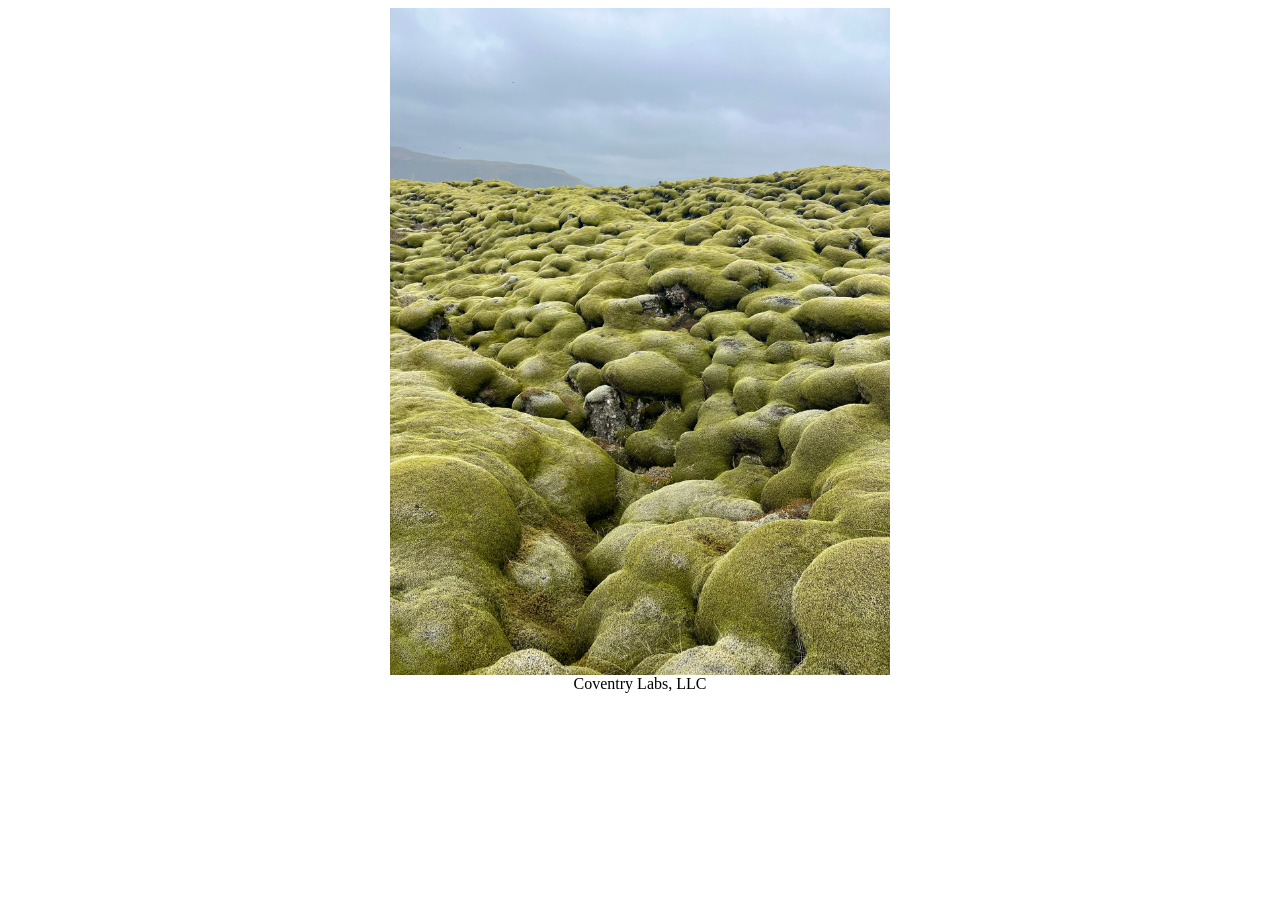
==== index.html @ 9325cf86 "Added iceland photo and changed hello world to Coventry Labs, LLC" ====
<!DOCTYPE html>
<html>
<head>
	<title>Coventry Labs</title>
	<style>
		#container {
			height: 100%;
			display: flex;
			flex-direction: column;
			justify-content: center;
			align-items: center;
			align-content: center;
		}

		.box {
			text-align: center;
		}

		.responsive {
			max-width: 500px;
			height: auto;
			width: auto;
		}
	</style>
</head>
<body>
	<div id="container">
		<img src="iceland.jpg" alt="iceland" class="responsive">
		<div class="box">
			Coventry Labs, LLC
		</div>
	</div>
</body>
</html>
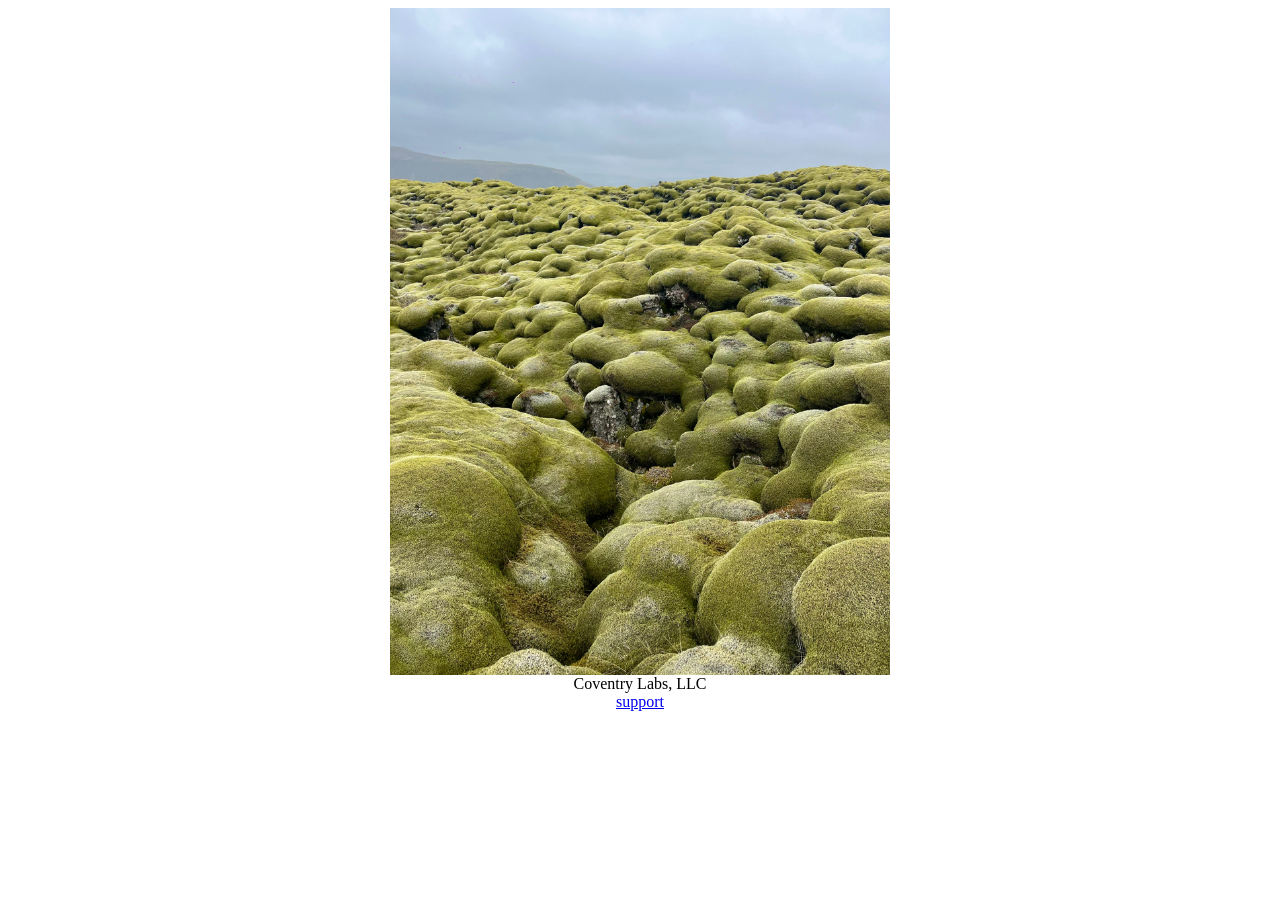
==== commit dec756bb: "adding support email link" ====
--- a/index.html
+++ b/index.html
@@ -28,6 +28,8 @@
 		<img src="iceland.jpg" alt="iceland" class="responsive">
 		<div class="box">
 			Coventry Labs, LLC
+			<br>
+			<a href="mailto:support@coventrylabs.net">support</a>
 		</div>
 	</div>
 </body>
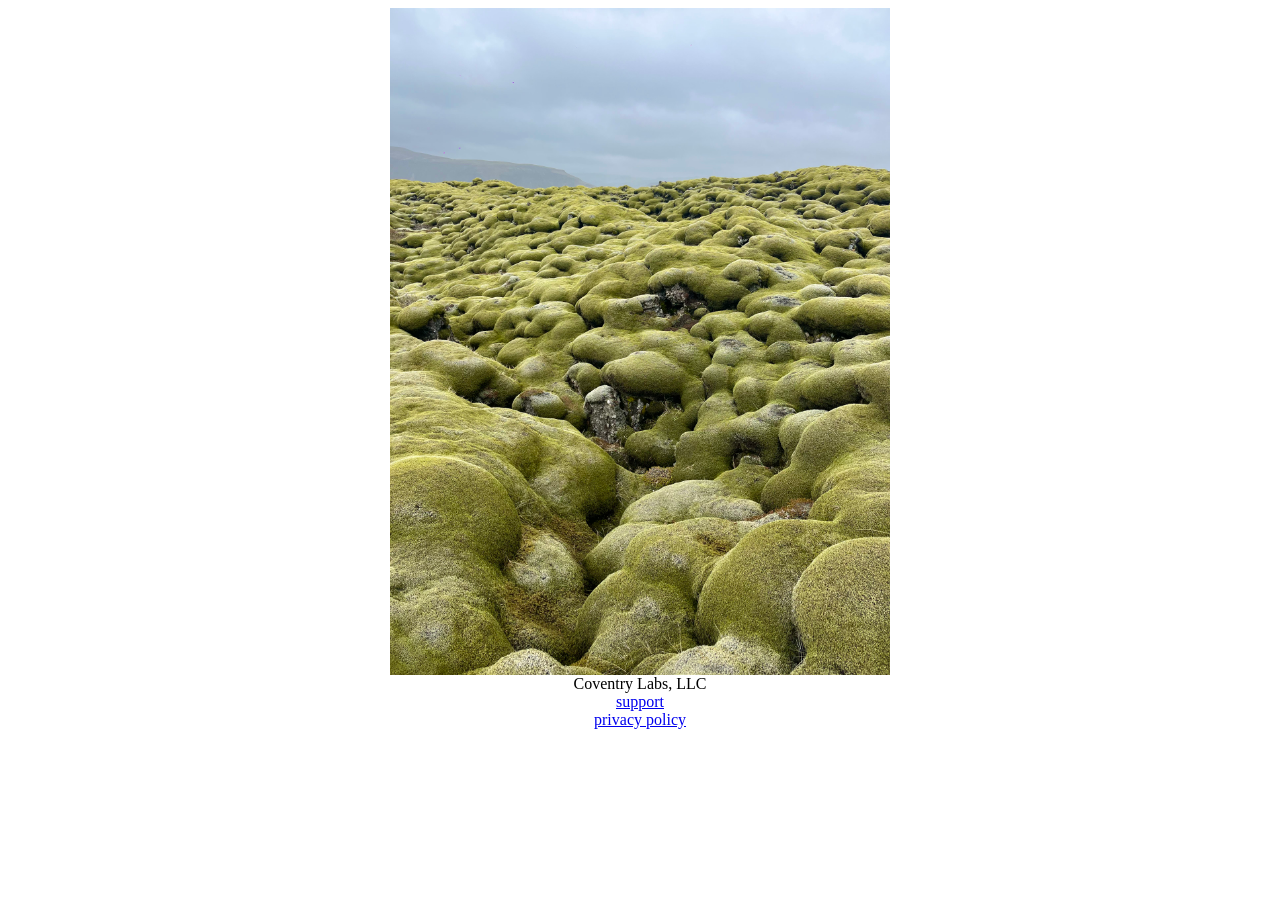
==== commit 3f9cf43a: "Added privacy page" ====
--- a/index.html
+++ b/index.html
@@ -30,6 +30,8 @@
 			Coventry Labs, LLC
 			<br>
 			<a href="mailto:support@coventrylabs.net">support</a>
+			<br>
+			<a href="privacy.html">privacy policy</a>
 		</div>
 	</div>
 </body>
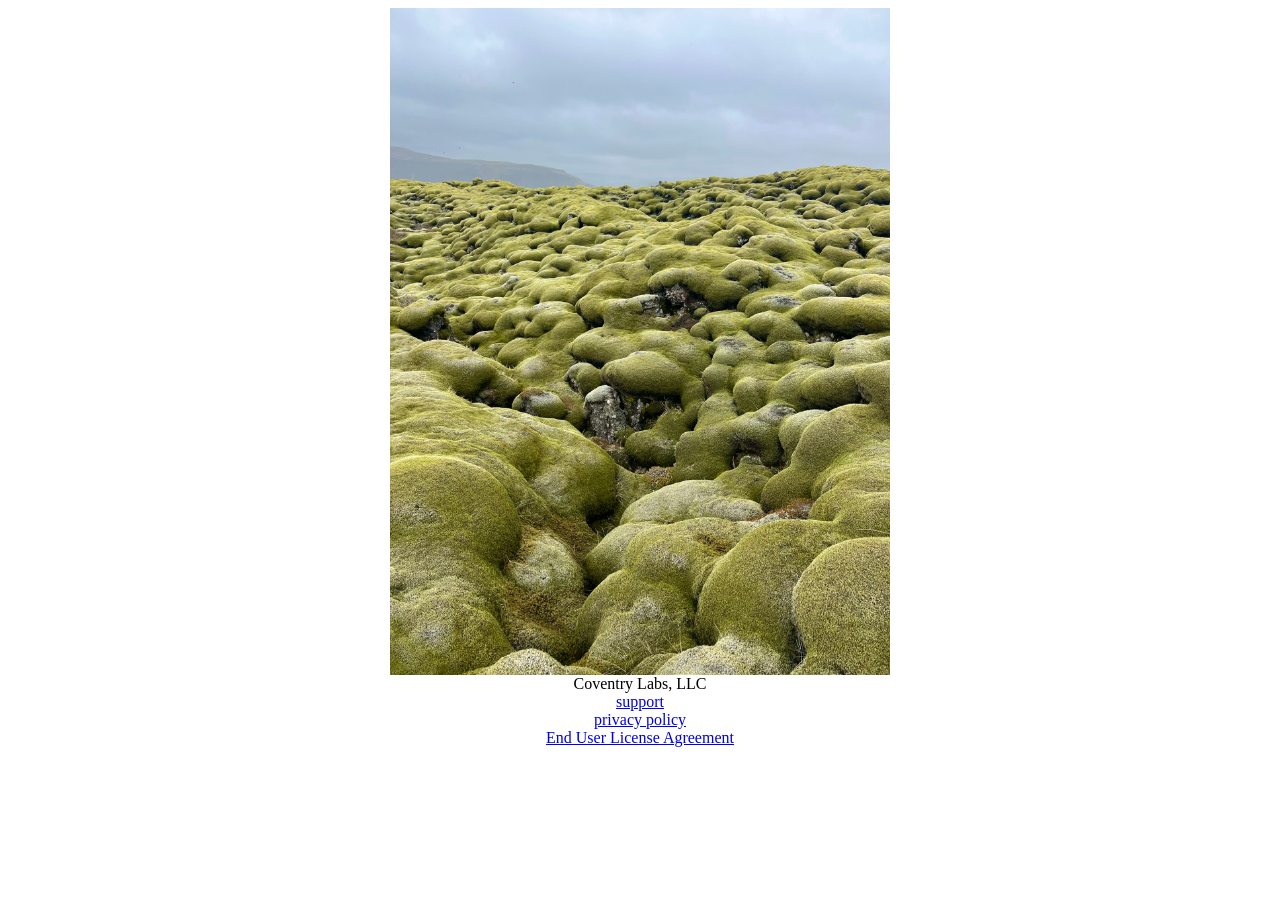
==== commit b90f050a: "adding end user license agreement eula" ====
--- a/index.html
+++ b/index.html
@@ -32,6 +32,8 @@
 			<a href="mailto:support@coventrylabs.net">support</a>
 			<br>
 			<a href="privacy.html">privacy policy</a>
+			<br>
+			<a href="eula.html">End User License Agreement</a>
 		</div>
 	</div>
 </body>
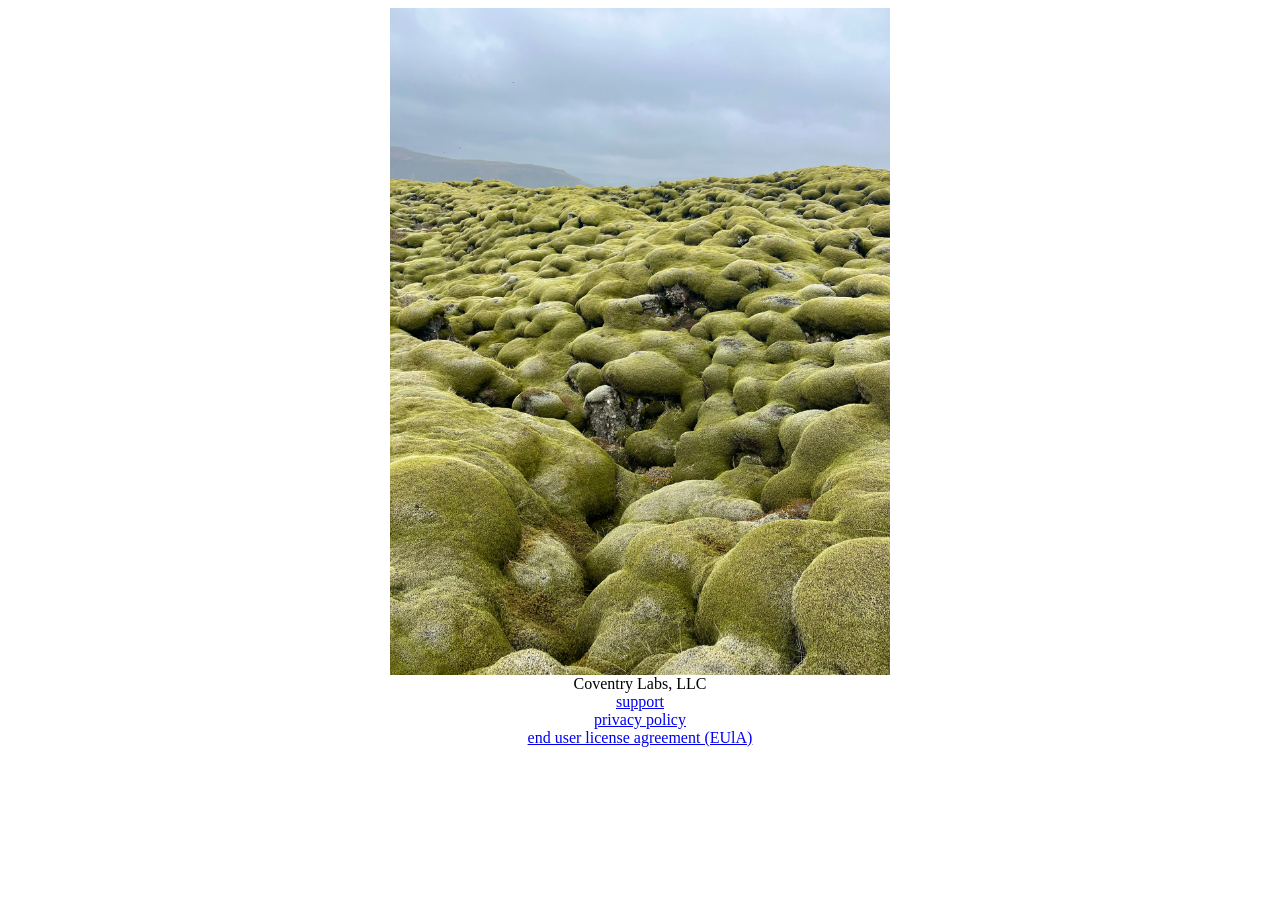
==== commit dc2c5273: "format tweak" ====
--- a/index.html
+++ b/index.html
@@ -33,7 +33,7 @@
 			<br>
 			<a href="privacy.html">privacy policy</a>
 			<br>
-			<a href="eula.html">End User License Agreement</a>
+			<a href="eula.html">end user license agreement (EUlA)</a>
 		</div>
 	</div>
 </body>
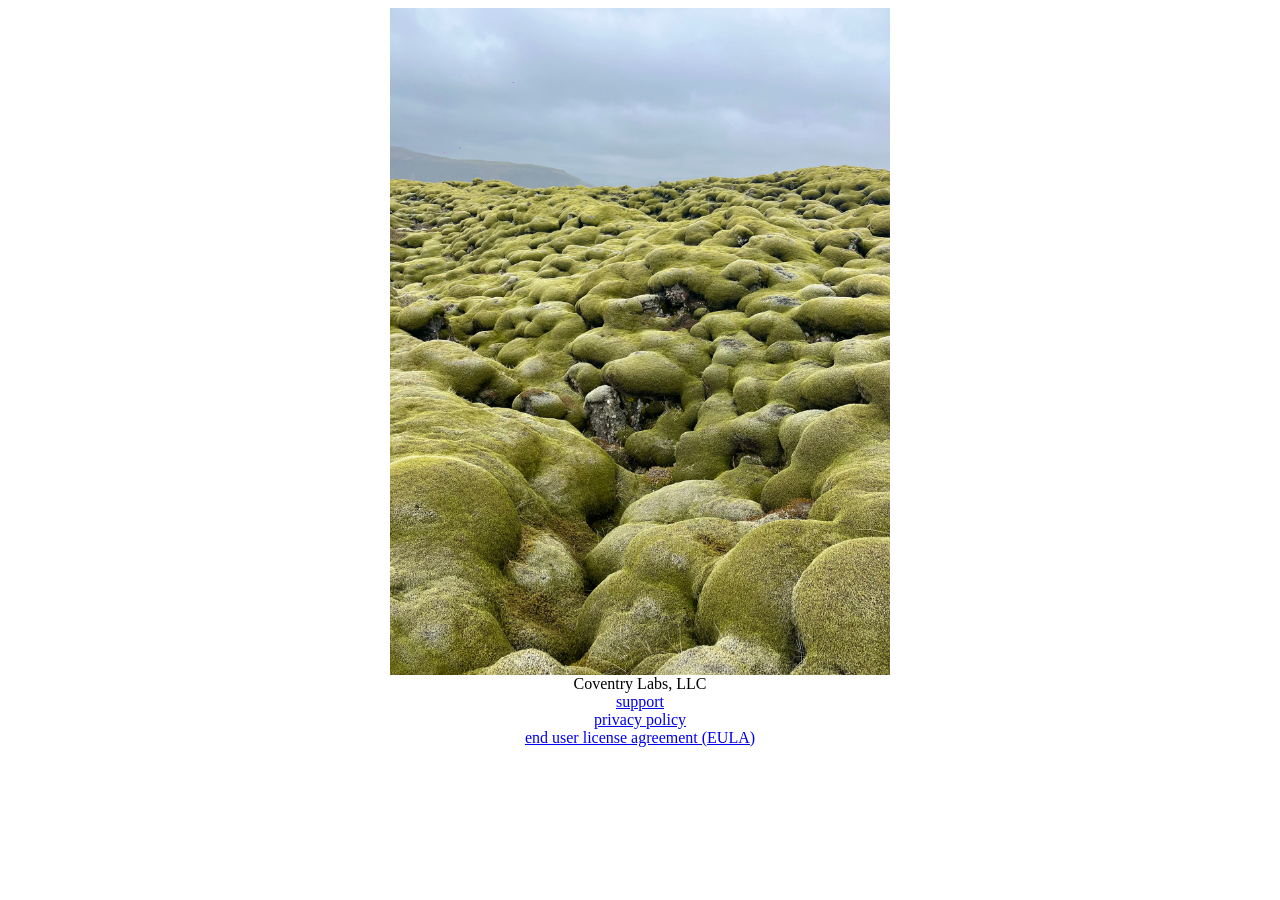
==== commit ffa68ff2: "format tweak" ====
--- a/index.html
+++ b/index.html
@@ -33,7 +33,7 @@
 			<br>
 			<a href="privacy.html">privacy policy</a>
 			<br>
-			<a href="eula.html">end user license agreement (EUlA)</a>
+			<a href="eula.html">end user license agreement (EULA)</a>
 		</div>
 	</div>
 </body>
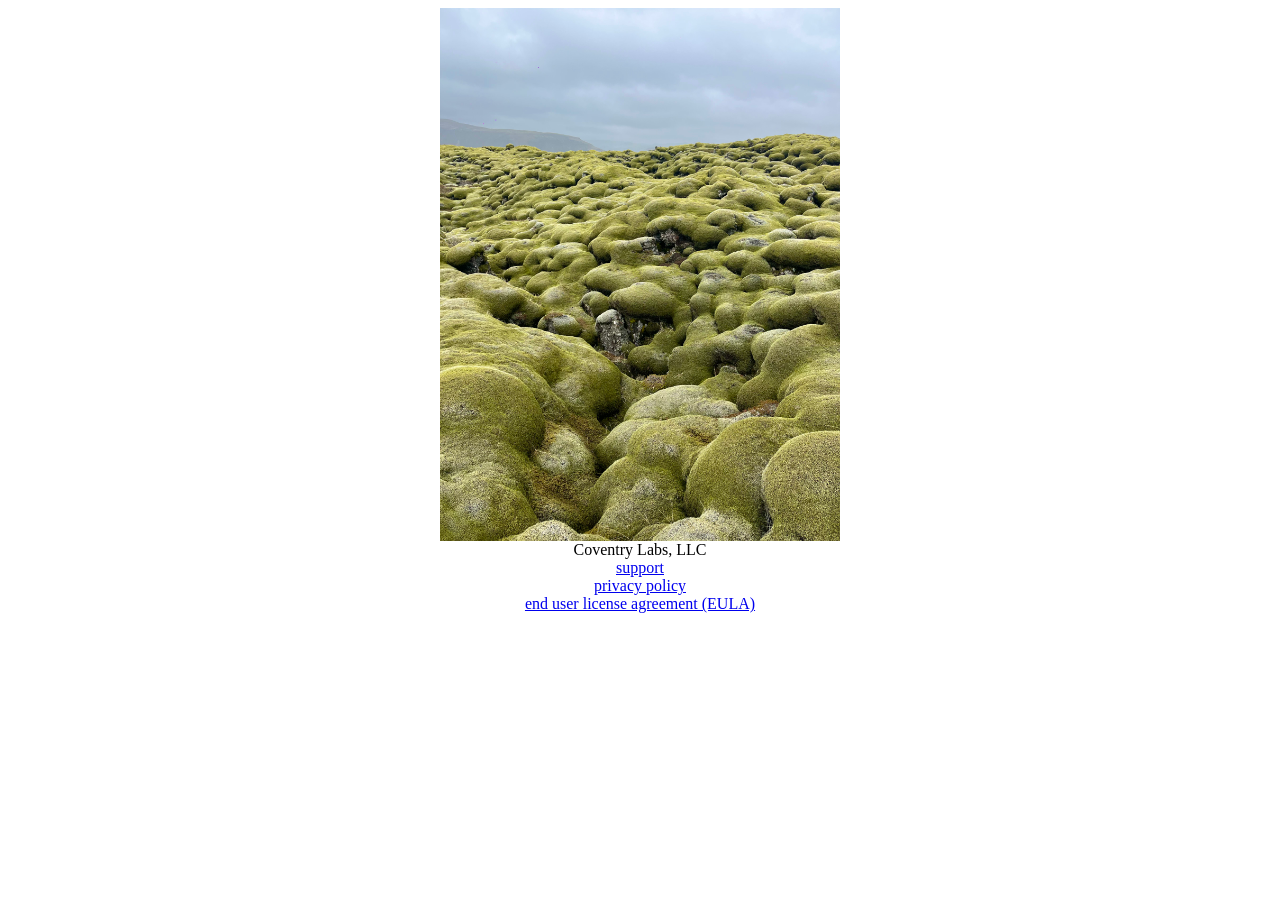
==== commit 18db6209: "Made IMG smaller" ====
--- a/index.html
+++ b/index.html
@@ -17,7 +17,7 @@
 		}
 
 		.responsive {
-			max-width: 500px;
+			max-width: 400px;
 			height: auto;
 			width: auto;
 		}
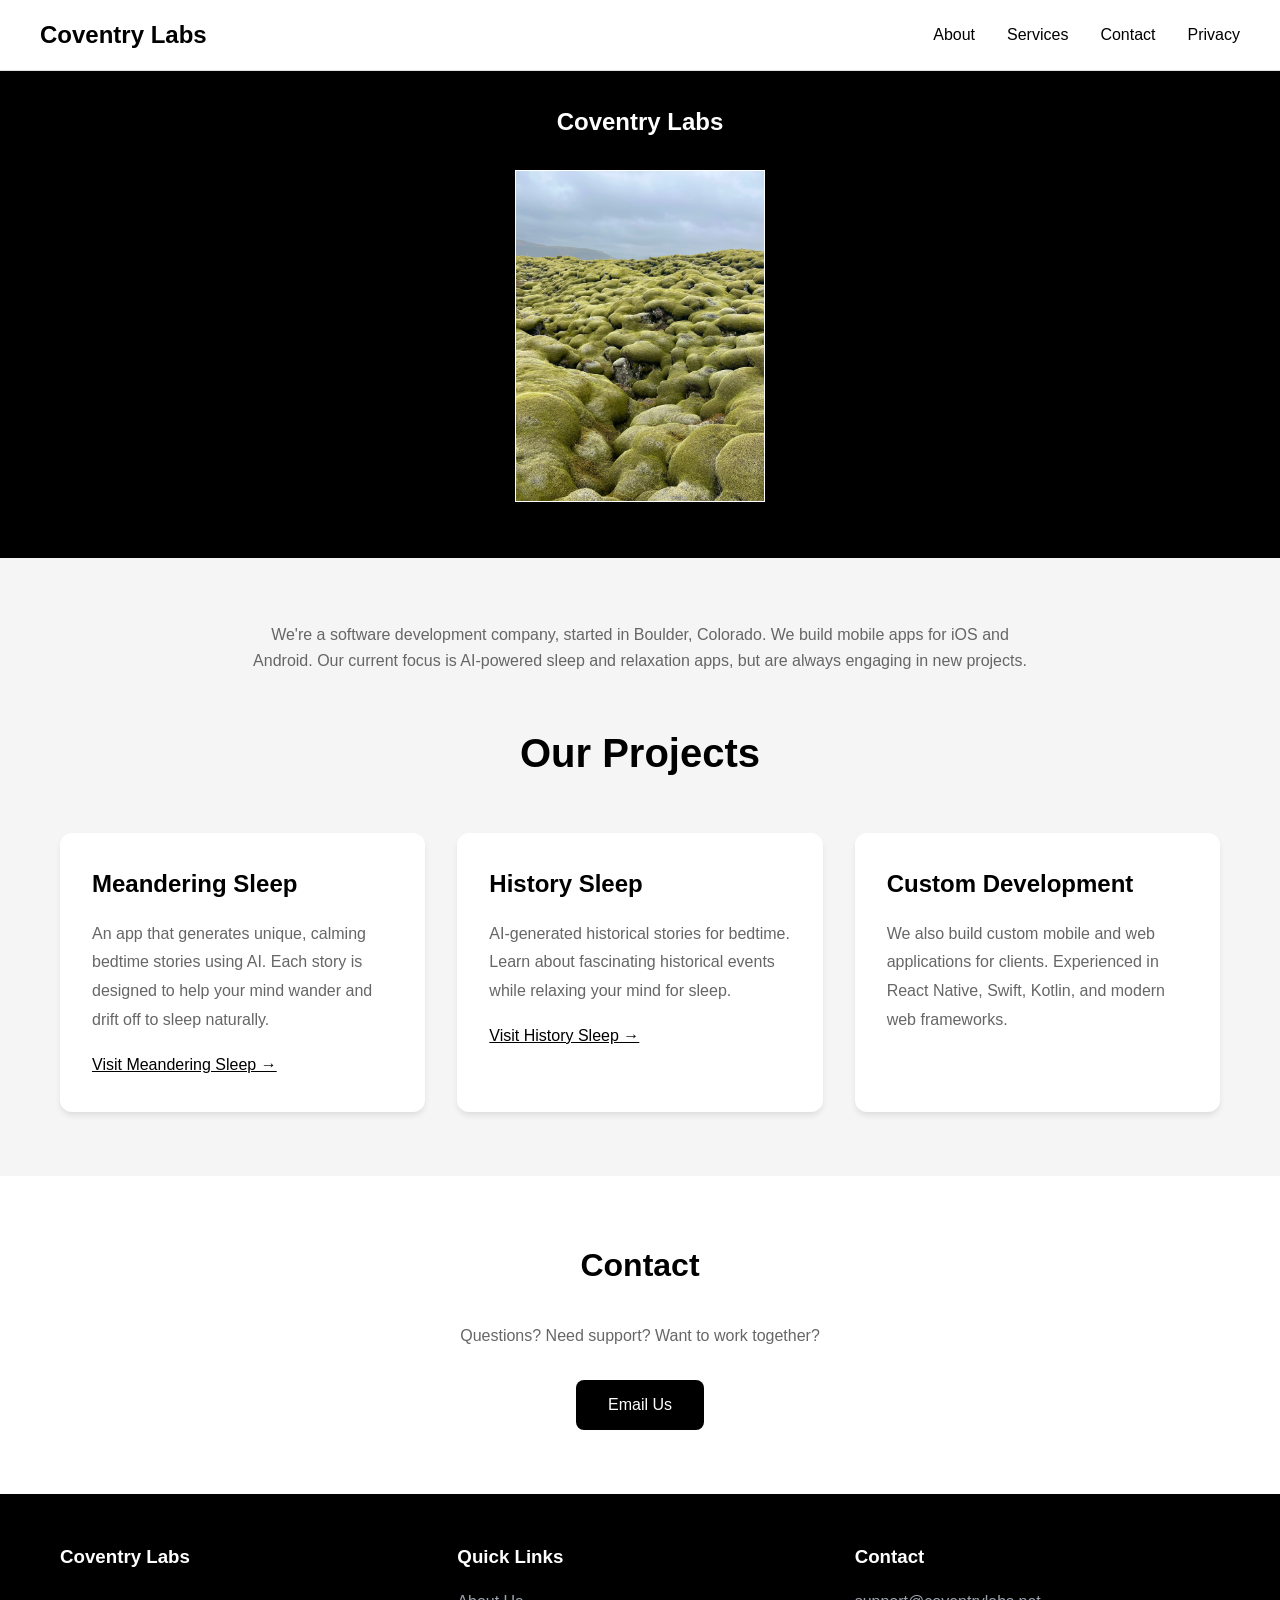
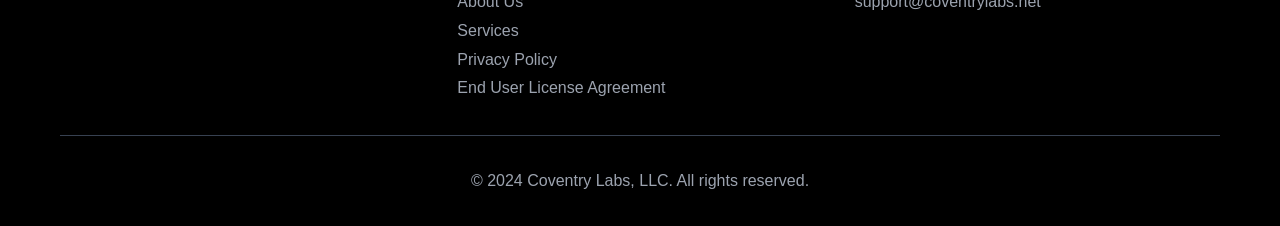
==== commit c58e38b9: "Copy'" ====
--- a/index.html
+++ b/index.html
@@ -1,40 +1,96 @@
 <!DOCTYPE html>
-<html>
+<html lang="en">
 <head>
-	<title>Coventry Labs</title>
-	<style>
-		#container {
-			height: 100%;
-			display: flex;
-			flex-direction: column;
-			justify-content: center;
-			align-items: center;
-			align-content: center;
-		}
-
-		.box {
-			text-align: center;
-		}
-
-		.responsive {
-			max-width: 400px;
-			height: auto;
-			width: auto;
-		}
-	</style>
+    <meta charset="UTF-8">
+    <meta name="viewport" content="width=device-width, initial-scale=1.0">
+    <title>Coventry Labs - Digital Innovation & Software Solutions</title>
+    <link rel="stylesheet" href="styles.css">
 </head>
 <body>
-	<div id="container">
-		<img src="iceland.jpg" alt="iceland" class="responsive">
-		<div class="box">
-			Coventry Labs, LLC
-			<br>
-			<a href="mailto:support@coventrylabs.net">support</a>
-			<br>
-			<a href="privacy.html">privacy policy</a>
-			<br>
-			<a href="eula.html">end user license agreement (EULA)</a>
-		</div>
-	</div>
+    <!-- Navigation -->
+    <nav>
+        <div class="container nav-container">
+            <a href="index.html" class="logo">Coventry Labs</a>
+            <ul class="nav-links">
+                <li><a href="#about">About</a></li>
+                <li><a href="#services">Services</a></li>
+                <li><a href="#contact">Contact</a></li>
+                <li><a href="privacy.html">Privacy</a></li>
+            </ul>
+        </div>
+    </nav>
+
+    <!-- Hero Section -->
+    <section class="hero">
+        <div class="container">
+            <div class="hero-content">
+                <h1>Coventry Labs</h1>
+                <img src="iceland.jpg" alt="Coventry Labs" class="hero-image">
+            </div>
+        </div>
+    </section>
+
+    <!-- About Section -->
+    <section class="about" id="about">
+        <div class="container">
+            <p style="text-align: center; color: var(--text-light); max-width: 800px; margin: 0 auto 3rem;">
+                We're a software development company, started in Boulder, Colorado. We build mobile apps for iOS and Android. Our current focus is AI-powered sleep and relaxation apps, but are always engaging in new projects.
+            </p>
+
+            <h2 style="text-align: center; margin-bottom: 2rem;">Our Projects</h2>
+            <div class="services-grid" id="services">
+                <div class="service-card">
+                    <h3>Meandering Sleep</h3>
+                    <p>An app that generates unique, calming bedtime stories using AI. Each story is designed to help your mind wander and drift off to sleep naturally.</p>
+                    <p style="margin-top: 1rem;"><a href="https://www.meanderingsleep.com/" target="_blank" style="color: var(--primary-color);">Visit Meandering Sleep →</a></p>
+                </div>
+                <div class="service-card">
+                    <h3>History Sleep</h3>
+                    <p>AI-generated historical stories for bedtime. Learn about fascinating historical events while relaxing your mind for sleep.</p>
+                    <p style="margin-top: 1rem;"><a href="https://www.historysleep.com/" target="_blank" style="color: var(--primary-color);">Visit History Sleep →</a></p>
+                </div>
+                <div class="service-card">
+                    <h3>Custom Development</h3>
+                    <p>We also build custom mobile and web applications for clients. Experienced in React Native, Swift, Kotlin, and modern web frameworks.</p>
+                </div>
+            </div>
+        </div>
+    </section>
+
+    <!-- Contact Section -->
+    <section class="contact" id="contact">
+        <div class="container">
+            <h2>Contact</h2>
+            <p style="color: var(--text-light); margin-bottom: 2rem;">
+                Questions? Need support? Want to work together?
+            </p>
+            <a href="mailto:support@coventrylabs.net" class="contact-link">Email Us</a>
+        </div>
+    </section>
+
+    <!-- Footer -->
+    <footer>
+        <div class="container">
+            <div class="footer-content">
+                <div class="footer-section">
+                    <h3>Coventry Labs</h3>
+                </div>
+                <div class="footer-section">
+                    <h3>Quick Links</h3>
+                    <p><a href="#about">About Us</a></p>
+                    <p><a href="#services">Services</a></p>
+                    <p><a href="privacy.html">Privacy Policy</a></p>
+                    <p><a href="eula.html">End User License Agreement</a></p>
+                </div>
+                <div class="footer-section">
+                    <h3>Contact</h3>
+                    <p><a href="mailto:support@coventrylabs.net">support@coventrylabs.net</a></p>
+                </div>
+            </div>
+            <div class="footer-bottom">
+                <p>&copy; 2024 Coventry Labs, LLC. All rights reserved.</p>
+            </div>
+        </div>
+    </footer>
 </body>
 </html>
--- a/styles.css
+++ b/styles.css
@@ -0,0 +1,270 @@
+:root {
+    --primary-color: #000000;
+    --secondary-color: #333333;
+    --text-dark: #000000;
+    --text-light: #666666;
+    --bg-light: #f5f5f5;
+    --bg-white: #ffffff;
+    --border-color: #e0e0e0;
+    --shadow-sm: 0 1px 2px 0 rgba(0, 0, 0, 0.05);
+    --shadow-md: 0 4px 6px -1px rgba(0, 0, 0, 0.1);
+    --shadow-lg: 0 10px 15px -3px rgba(0, 0, 0, 0.1);
+}
+
+* {
+    margin: 0;
+    padding: 0;
+    box-sizing: border-box;
+}
+
+body {
+    font-family: -apple-system, BlinkMacSystemFont, 'Segoe UI', Roboto, Oxygen, Ubuntu, Cantarell, 'Open Sans', 'Helvetica Neue', sans-serif;
+    color: var(--text-dark);
+    line-height: 1.6;
+    background-color: var(--bg-white);
+}
+
+.container {
+    max-width: 1200px;
+    margin: 0 auto;
+    padding: 0 20px;
+}
+
+/* Navigation */
+nav {
+    background-color: var(--bg-white);
+    border-bottom: 1px solid var(--border-color);
+    position: sticky;
+    top: 0;
+    z-index: 100;
+    box-shadow: var(--shadow-sm);
+}
+
+.nav-container {
+    display: flex;
+    justify-content: space-between;
+    align-items: center;
+    padding: 1rem 0;
+}
+
+.logo {
+    font-size: 1.5rem;
+    font-weight: bold;
+    color: var(--primary-color);
+    text-decoration: none;
+}
+
+.nav-links {
+    display: flex;
+    gap: 2rem;
+    list-style: none;
+}
+
+.nav-links a {
+    color: var(--text-dark);
+    text-decoration: none;
+    transition: color 0.3s ease;
+}
+
+.nav-links a:hover {
+    color: var(--primary-color);
+}
+
+/* Hero Section */
+.hero {
+    padding: 2rem 0;
+    background: #000000;
+    color: white;
+}
+
+.hero-content {
+    text-align: center;
+}
+
+.hero h1 {
+    font-size: 1.5rem;
+    margin-bottom: 0.75rem;
+    font-weight: 600;
+}
+
+.hero p {
+    font-size: 1rem;
+    margin-bottom: 1rem;
+    opacity: 0.9;
+}
+
+.hero-image {
+    max-width: 250px;
+    width: 100%;
+    height: auto;
+    margin: 1rem auto;
+    border-radius: 0;
+    border: 1px solid white;
+}
+
+/* About Section */
+.about {
+    padding: 4rem 0;
+    background-color: var(--bg-light);
+}
+
+.about h2 {
+    font-size: 2.5rem;
+    text-align: center;
+    margin-bottom: 3rem;
+    color: var(--text-dark);
+}
+
+.services-grid {
+    display: grid;
+    grid-template-columns: repeat(auto-fit, minmax(300px, 1fr));
+    gap: 2rem;
+    margin-top: 3rem;
+}
+
+.service-card {
+    background: var(--bg-white);
+    padding: 2rem;
+    border-radius: 12px;
+    box-shadow: var(--shadow-md);
+    transition: transform 0.3s ease, box-shadow 0.3s ease;
+}
+
+.service-card:hover {
+    transform: translateY(-5px);
+    box-shadow: var(--shadow-lg);
+}
+
+.service-card h3 {
+    color: var(--primary-color);
+    margin-bottom: 1rem;
+    font-size: 1.5rem;
+}
+
+.service-card p {
+    color: var(--text-light);
+    line-height: 1.8;
+}
+
+/* Contact Section */
+.contact {
+    padding: 4rem 0;
+    text-align: center;
+}
+
+.contact h2 {
+    font-size: 2rem;
+    margin-bottom: 2rem;
+}
+
+.contact-link {
+    display: inline-block;
+    background-color: var(--primary-color);
+    color: white;
+    padding: 0.75rem 2rem;
+    border-radius: 8px;
+    text-decoration: none;
+    transition: background-color 0.3s ease;
+    font-weight: 500;
+}
+
+.contact-link:hover {
+    background-color: var(--secondary-color);
+}
+
+/* Footer */
+footer {
+    background-color: var(--text-dark);
+    color: white;
+    padding: 3rem 0 2rem;
+    margin-top: auto;
+}
+
+.footer-content {
+    display: grid;
+    grid-template-columns: repeat(auto-fit, minmax(250px, 1fr));
+    gap: 2rem;
+    margin-bottom: 2rem;
+}
+
+.footer-section h3 {
+    margin-bottom: 1rem;
+    color: white;
+}
+
+.footer-section p,
+.footer-section a {
+    color: #9ca3af;
+    text-decoration: none;
+    line-height: 1.8;
+}
+
+.footer-section a:hover {
+    color: white;
+}
+
+.footer-bottom {
+    text-align: center;
+    padding-top: 2rem;
+    border-top: 1px solid #374151;
+    color: #9ca3af;
+}
+
+/* Content Pages */
+.content-page {
+    padding: 2rem 0 4rem;
+    min-height: calc(100vh - 60px);
+}
+
+.content-page h1 {
+    font-size: 2.5rem;
+    margin-bottom: 2rem;
+    color: var(--text-dark);
+}
+
+.content-page h2 {
+    font-size: 1.75rem;
+    margin-top: 2rem;
+    margin-bottom: 1rem;
+    color: var(--text-dark);
+}
+
+.content-page p {
+    margin-bottom: 1rem;
+    color: var(--text-light);
+    line-height: 1.8;
+}
+
+.content-page ul, .content-page ol {
+    margin-left: 2rem;
+    margin-bottom: 1rem;
+}
+
+.content-page li {
+    margin-bottom: 0.5rem;
+    color: var(--text-light);
+}
+
+/* Responsive Design */
+@media (max-width: 768px) {
+    .hero h1 {
+        font-size: 2rem;
+    }
+
+    .hero p {
+        font-size: 1rem;
+    }
+
+    .nav-links {
+        gap: 1rem;
+        font-size: 0.9rem;
+    }
+
+    .services-grid {
+        grid-template-columns: 1fr;
+    }
+
+    .footer-content {
+        grid-template-columns: 1fr;
+    }
+}
